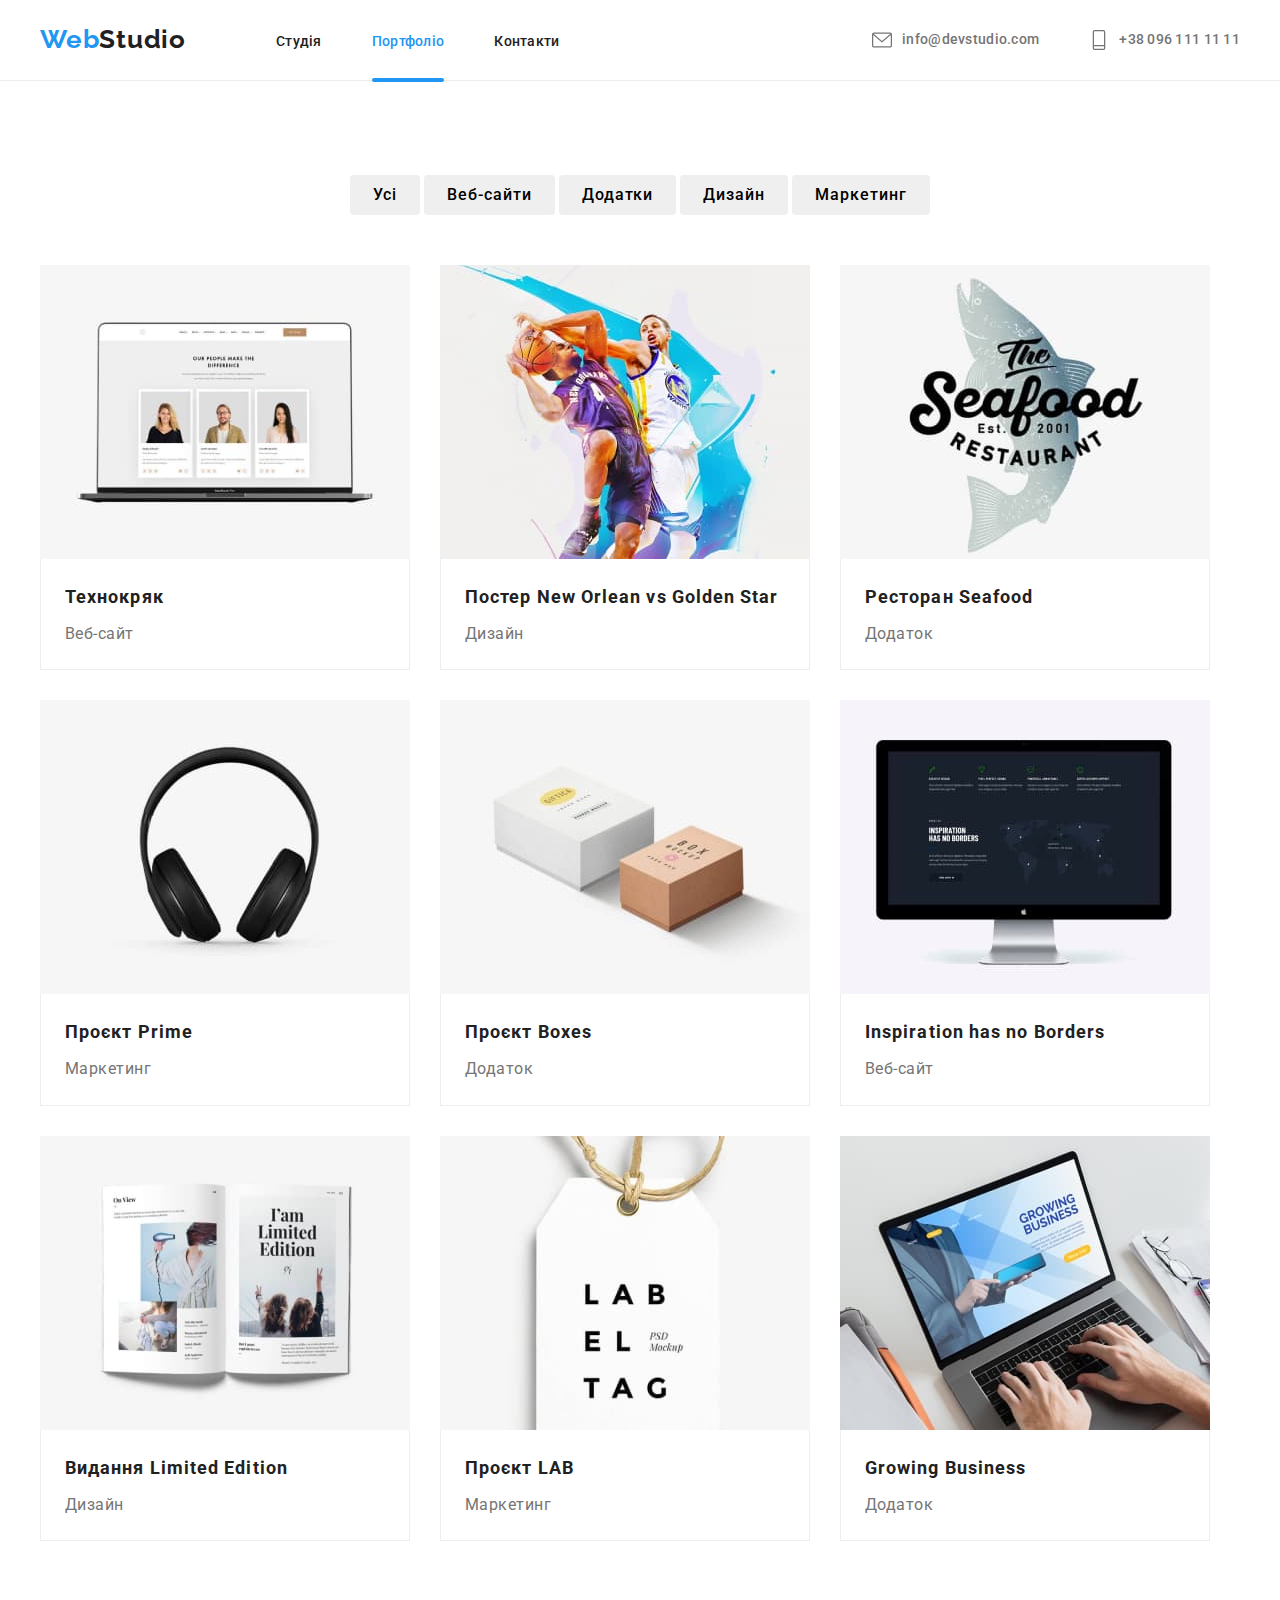
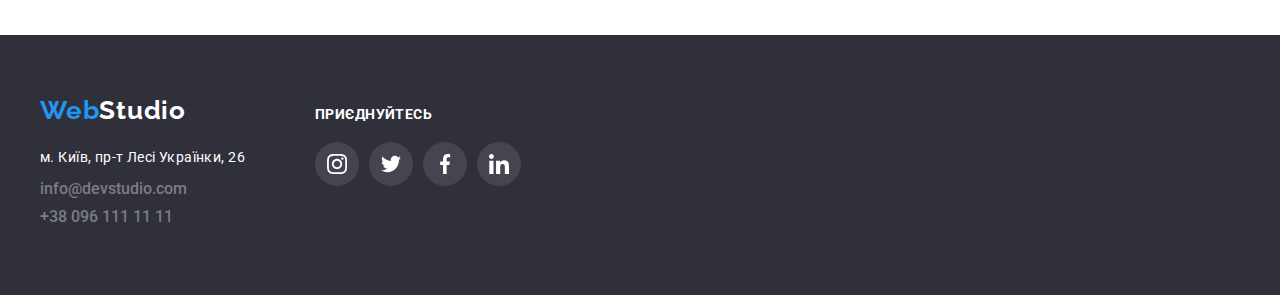
==== portfolio.html @ 66b2454b "added markup and stylization of forms" ====
<!DOCTYPE html>
<html lang="uk">
  <head>
    <meta charset="UTF-8" />
    <meta http-equiv="X-UA-Compatible" content="IE=edge" />
    <meta name="viewport" content="width=device-width, initial-scale=1.0" />
    <link
      rel="stylesheet"
      href="/*! modern-normalize v1.1.0 | MIT License | https://github.com/sindresorhus/modern-normalize */*,::after,::before{box-sizing:border-box}html{-moz-tab-size:4;tab-size:4}html{line-height:1.15;-webkit-text-size-adjust:100%}body{margin:0}body{font-family:system-ui,-apple-system,'Segoe UI',Roboto,Helvetica,Arial,sans-serif,'Apple Color Emoji','Segoe UI Emoji'}hr{height:0;color:inherit}abbr[title]{text-decoration:underline dotted}b,strong{font-weight:bolder}code,kbd,pre,samp{font-family:ui-monospace,SFMono-Regular,Consolas,'Liberation Mono',Menlo,monospace;font-size:1em}small{font-size:80%}sub,sup{font-size:75%;line-height:0;position:relative;vertical-align:baseline}sub{bottom:-.25em}sup{top:-.5em}table{text-indent:0;border-color:inherit}button,input,optgroup,select,textarea{font-family:inherit;font-size:100%;line-height:1.15;margin:0}button,select{text-transform:none}[type=button],[type=reset],[type=submit],button{-webkit-appearance:button}::-moz-focus-inner{border-style:none;padding:0}:-moz-focusring{outline:1px dotted ButtonText}:-moz-ui-invalid{box-shadow:none}legend{padding:0}progress{vertical-align:baseline}::-webkit-inner-spin-button,::-webkit-outer-spin-button{height:auto}[type=search]{-webkit-appearance:textfield;outline-offset:-2px}::-webkit-search-decoration{-webkit-appearance:none}::-webkit-file-upload-button{-webkit-appearance:button;font:inherit}summary{display:list-item}"
    />
    <link rel="stylesheet" href="./css/styles.css" />
    <link rel="preconnect" href="https://fonts.googleapis.com" />
    <link rel="preconnect" href="https://fonts.gstatic.com" crossorigin />
    <link
      href="https://fonts.googleapis.com/css2?family=Raleway:wght@700&family=Roboto:wght@400;500;700;900&display=swap"
      rel="stylesheet"
    />
    <title>WebStudio</title>
  </head>
  <body>
    <header class="header">
      <div class="container header-container">
        <a href="./index.html" class="header-logo link"
          ><span class="logo-web">Web</span
          ><span class="logo-studio">Studio</span></a
        >
        <nav class="header-nav">
          <ul class="header-list list">
            <li class="header-item">
              <a href="./index.html" class="header-link link">Студія</a>
            </li>
            <li class="header-item">
              <a href="" class="header-link link current">Портфоліо</a>
            </li>
            <li class="header-item">
              <a href="" class="header-link link">Контакти</a>
            </li>
          </ul>
        </nav>
        <div class="contacts-container">
          <ul class="contacts-wrap list">
            <li class="contacts-wrap-item">
              <a
                href="mailto:info@devstudio.com"
                target="_blank"
                class="header-mailto link"
                ><svg
                  viewBox="0 0 100 100"
                  width="20px"
                  class="icon shape-codepen"
                >
                  <use
                    xlink:href="./images/sprite.svg#icon-envelope"
                  ></use></svg
                >info@devstudio.com</a
              >
            </li>
            <li class="contacts-wrap-item">
              <a href="tel:+380961111111" class="header-contact link"
                ><svg
                  viewBox="0 0 100 100"
                  width="20px"
                  class="icon shape-codepen"
                >
                  <use xlink:href="./images/sprite.svg#icon-phone"></use></svg
                >+38 096 111 11 11</a
              >
            </li>
          </ul>
        </div>
      </div>
    </header>
    <main>
      <!-- Hero Section -->
      <section class="hero-liste">
        <div class="container hero-liste-wrap">
          <h1 class="visually-hidden">фільтр</h1>
          <button type="button" class="hero-btn-portfolio btn-portfolio">Усі</button>
          <button type="button" class="hero-btn-portfolio btn-portfolio">
            Веб-сайти
          </button>
          <button type="button" class="hero-btn-portfolio btn-portfolio">Додатки</button>
          <button type="button" class="hero-btn-portfolio btn-portfolio">Дизайн</button>
          <button type="button" class="hero-btn-portfolio btn-portfolio">
            Маркетинг
          </button>
        </div>
        <div class="container portfolio-liste-wrap">
          <h2 class="visually-hidden">Портфолио</h1>
          <ul class="services-list list">
            <li class="services-list-portfolio">
              <div class="services-wrap-details">
                <img src="./images/project-1.jpg" alt="project-1" width="370"/>
                <p class="services-details">Ресурс пропонує комплексні пропозиції з різним рівнем функціоналу та сервісів. Все це дозволить відвідувачу отримати вичерпні відомості про компанію чи приватну особу.</p>
              </div>
              <div class="border">
                <h2 class="services-list-title">Технокряк</h2>
                <p class="services-list-pre-title">Веб-сайт</p>
              </div>
            </li>
            <li class="services-list-portfolio">
              <div class="services-wrap-details">
                <img src="./images/project-2.jpg" alt="project-2" width="370"/>
                <p class="services-details">Ресурс пропонує комплексні пропозиції з різним рівнем функціоналу та сервісів. Все це дозволить відвідувачу отримати вичерпні відомості про компанію чи приватну особу.</p>
              </div>
              <div class="border">
                <h2 class="services-list-title">
                Постер New Orlean vs Golden Star
                </h2>
                <p class="services-list-pre-title">Дизайн</p>
              </div> 
            </li>
            <li class="services-list-portfolio">
              <div class="services-wrap-details">
                <img src="./images/project-3.jpg" alt="project-3" width="370"/>
                <p class="services-details">Ресурс пропонує комплексні пропозиції з різним рівнем функціоналу та сервісів. Все це дозволить відвідувачу отримати вичерпні відомості про компанію чи приватну особу.</p>
              </div>
              <div class="border">
                <h2 class="services-list-title">Ресторан Seafood</h2>
                <p class="services-list-pre-title">Додаток</p>
              </div>
            </li>
            <li class="services-list-portfolio">
              <div class="services-wrap-details">
                <img src="./images/project-4.jpg" alt="project-4" width="370"/>
                <p class="services-details">Ресурс пропонує комплексні пропозиції з різним рівнем функціоналу та сервісів. Все це дозволить відвідувачу отримати вичерпні відомості про компанію чи приватну особу.</p>
              </div>
              <div class="border">
                <h2 class="services-list-title">Проєкт Prime</h2>
                <p class="services-list-pre-title">Маркетинг</p>
              </div>
            </li>
            <li class="services-list-portfolio">
              <div class="services-wrap-details">
                <img src="./images/project-5.jpg" alt="project-5" width="370"/>
                <p class="services-details">Ресурс пропонує комплексні пропозиції з різним рівнем функціоналу та сервісів. Все це дозволить відвідувачу отримати вичерпні відомості про компанію чи приватну особу.</p>
              </div>
              <div class="border">
                <h2 class="services-list-title">Проєкт Boxes</h2>
                <p class="services-list-pre-title">Додаток</p>
              </div>
            </li>
            <li class="services-list-portfolio">
              <div class="services-wrap-details">
                <img src="./images/project-6.jpg" alt="project-6" width="370"/>
                <p class="services-details">Ресурс пропонує комплексні пропозиції з різним рівнем функціоналу та сервісів. Все це дозволить відвідувачу отримати вичерпні відомості про компанію чи приватну особу.</p>
              </div>
              
              <div class="border">
                <h2 class="services-list-title">Inspiration has no Borders</h2>
                <p class="services-list-pre-title">Веб-сайт</p>
              </div>
            </li>
            <li class="services-list-portfolio">
              <div class="services-wrap-details">
                <img src="./images/project-7.jpg" alt="project-7" width="370"/>
                <p class="services-details">Ресурс пропонує комплексні пропозиції з різним рівнем функціоналу та сервісів. Все це дозволить відвідувачу отримати вичерпні відомості про компанію чи приватну особу.</p>
              </div>
              <div class="border">
                <h2 class="services-list-title">Видання Limited Edition</h2>
                <p class="services-list-pre-title">Дизайн</p>
              </div>
            </li>
            <li class="services-list-portfolio">
              <div class="services-wrap-details">
                <img src="./images/project-8.jpg" alt="project-8" width="370"/>
                <p class="services-details">Ресурс пропонує комплексні пропозиції з різним рівнем функціоналу та сервісів. Все це дозволить відвідувачу отримати вичерпні відомості про компанію чи приватну особу.</p>
              </div>
              <div class="border">
                <h2 class="services-list-title">Проєкт LAB</h2>
                <p class="services-list-pre-title">Маркетинг</p>
              </div>
            </li>
            <li class="services-list-portfolio">
              <div class="services-wrap-details">
                <img src="./images/project-9.jpg" alt="project-9" width="370"/>
                <p class="services-details">Ресурс пропонує комплексні пропозиції з різним рівнем функціоналу та сервісів. Все це дозволить відвідувачу отримати вичерпні відомості про компанію чи приватну особу.</p>
              </div>
              <div class="border">
                <h2 class="services-list-title">Growing Business</h2>
                <p class="services-list-pre-title">Додаток</p>
              </div>
            </li>
          </ul>
        </div>
      </section>
    </main>
    <footer class="footer">
      <div class="footer-wrap container">
        <div class="footer-logo-wrapper">
          <a href="./index.html" class="footer-logo link"
            ><span class="logo-footer-web">Web</span
            ><span class="logo-footer-studio">Studio</span></a
          >
          <address class="footer-address">
            <div class="footer-address-wrap">
              <ul class="footer-list list">
                <li class="footer-item">
                  <a
                    href="https://goo.gl/maps/kLeQK4JiekqhUEm47"
                    target="_blank"
                    rel="noopener noreferrer"
                    class="footer-map item link"
                    >м. Київ, пр-т Лесі Українки, 26</a
                  >
                </li>
                <li class="footer-item">
                  <a
                    href="mailto:info@devstudio.com"
                    target="_blank"
                    class="footer-mailto item link"
                    >info@devstudio.com</a
                  >
                </li>
                <li class="footer-item">
                  <a href="tel:+380961111111" class="footer-contact item link"
                    >+38 096 111 11 11</a
                  >
                </li>
              </ul>
            </div>
          </address>
        </div>
        <div class="footer-social">
          <h3 class="footer-social-title">приєднуйтесь</h3>
          <ul class="footer-social-list list">
            <li class="footer-social-item">
              <a href="" class="footer-social-link">
                <svg
                  viewBox="0 0 100 100"
                  width="20px"
                  class="icon shape-codepen"
                >
                  <use xlink:href="./images/sprite.svg#icon-instagram"></use>
                </svg>
              </a>
            </li>
            <li class="footer-social-item">
              <a href="" class="footer-social-link">
                <svg
                  viewBox="0 0 100 100"
                  width="20px"
                  class="icon shape-codepen"
                >
                  <use xlink:href="./images/sprite.svg#icon-twitter"></use>
                </svg>
              </a>
            </li>
            <li class="footer-social-item">
              <a href="" class="footer-social-link">
                <svg
                  viewBox="0 0 100 100"
                  width="20px"
                  class="icon shape-codepen"
                >
                  <use xlink:href="./images/sprite.svg#icon-facebook"></use>
                </svg>
              </a>
            </li>
            <li class="footer-social-item">
              <a href="" class="footer-social-link">
                <svg
                  viewBox="0 0 100 100"
                  width="20px"
                  class="icon shape-codepen"
                >
                  <use xlink:href="./images/sprite.svg#icon-linkedin"></use>
                </svg>
              </a>
            </li>
          </ul>
        </div>
      </div>
    </footer>
  </body>
</html>
---- css/styles.css ----
:root {
  --primary-text-color: #212121;
  --secondayr-text-color: #ffffff;
  --tetriary-text-color: #f5f4fa;
  --accent-colo: #2196f3;
  --description-text: #757575;
  --background-color: #2f303a;
  --border-color: #eeeeee;
  --sprite-color: #afb1b8;
}

h1,
h2,
h3,
h4,
h5,
h6,
ul,
p {
  margin: 0;
}

ul {
  padding-left: 0;
}

body {
  font-family: "Roboto", sans-serif;
  font-weight: 500;
  color: var(--primary-text-color);
  margin: 0 auto;
}

img {
  transition: color 250ms cubic-bezier(0.4, 0, 0.2, 1);
  display: block;
  width: 100%;
  height: auto;
}

button {
  border: none;
}

.list {
  list-style: none;
}

.section {
  padding: 94px 0px;
}

/* Header */

.container {
  width: 1200px;
  margin: 0 auto;
}

.header {
  border-bottom: 1px solid #ececec;
}

.header-container {
  display: flex;
  align-items: center;
}

.header-logo {
  margin-right: 90px;
  display: block;
  padding: 24px 0px 25px 0;
}

.logo-web,
.logo-footer-web {
  font-family: "Raleway", sans-serif;
  font-weight: 700;
  font-size: 26px;
  line-height: 1.2;
  letter-spacing: 0.03em;
  text-decoration: none;
  color: #2196f3;
}

.logo-studio {
  font-family: "Raleway", sans-serif;
  font-weight: 700;
  font-size: 26px;
  line-height: 1.2;
  letter-spacing: 0.03em;
  text-decoration: none;
  color: var(--primary-text-color);
}

.logo-studio {
  padding-top: 24px;
}

.header-list {
  display: flex;
}

.header-item:not(:first-child) {
  margin-left: 50px;
}

.header-link {
  font-size: 14px;
  font-weight: 500;
  line-height: 1.1;
  letter-spacing: 0.02em;
  color: var(--primary-text-color);
  padding: 32px 0px;
  transition: color 250ms cubic-bezier(0.4, 0, 0.2, 1);
}

.header-link.current {
  position: relative;
  color: var(--accent-colo);
}

.header-link.current::after {
  position: absolute;
  content: "";
  display: block;
  width: 100%;
  bottom: -1px;
  height: 4px;
  border-radius: 2px;
  background-color: var(--accent-colo);
}

.link {
  text-decoration: none;
}

.link:hover,
.link:focus,
.link:active {
  color: var(--accent-colo);
}

.btn:hover,
.btn:focus,
.btn:active {
  background-color: var(--accent-colo);
  color: var(--secondayr-text-color);
}

.contacts-container {
  margin-left: auto;
}

.contacts-wrap {
  display: flex;
}

.contacts-wrap-item a {
  display: flex;
  align-items: center;
  gap: 10px;
}

.header-contact {
  margin-left: 50px;
}

.header-contact {
  font-size: 14px;
  font-weight: 500;
  line-height: 1.1;
  letter-spacing: 0.02em;
  text-decoration: none;
  color: var(--description-text);
  transition: color 250ms cubic-bezier(0.4, 0, 0.2, 1);
}

.header-contact:hover svg,
.header-contact:focus svg,
.header-contact:active svg {
  fill: var(--accent-colo);
}

.header-contact svg {
  fill: var(--description-text);
  transition: fill 250ms cubic-bezier(0.4, 0, 0.2, 1);
}

.header-mailto {
  font-size: 14px;
  font-weight: 500;
  line-height: 1.1;
  letter-spacing: 0.02em;
  text-decoration: none;
  color: var(--description-text);
  transition: color 250ms cubic-bezier(0.4, 0, 0.2, 1);
}

.header-mailto:hover svg,
.header-mailto:focus svg,
.header-mailto:active svg {
  fill: var(--accent-colo);
}

.header-mailto svg {
  fill: var(--description-text);
  transition: fill 250ms cubic-bezier(0.4, 0, 0.2, 1);
}

/* Hero Section */

.hero {
  background-image: linear-gradient(
      rgba(47, 48, 58, 0.4),
      rgba(47, 48, 58, 0.4)
    ),
    url(../images/bg.png), linear-gradient(#c4c4c4, #c4c4c4);
  background-repeat: no-repeat;
  background-position: top;
  background-size: cover;
  max-width: 1600px;
  margin: 0 auto;
}

.hero {
  padding: 200px 0px;
}

.hero-wrapper {
  display: flex;
  justify-content: center;
  align-items: center;
  flex-direction: column;
}

.hero-liste-wrap {
  text-align: center;
  padding-top: 94px;
}

.hero-title {
  font-weight: 900;
  font-size: 44px;
  line-height: 1.3;
  letter-spacing: 0.06em;
  text-transform: uppercase;
  color: var(--secondayr-text-color);
  text-align: center;
  max-width: 696px;
  margin: 30px 0px;
}

.hero-btn {
  font-weight: 700;
  font-size: 16px;
  line-height: 1.8;
  letter-spacing: 0.06em;
  text-decoration: none;
  font-family: inherit;
  cursor: pointer;
  padding: 10px 32px 10px 32px;
  border: 1px solid transparent;
  box-shadow: 0px 4px 4px rgba(0, 0, 0, 0.15);
  border-radius: 4px;
  color: rgba(255, 255, 255, 1);
  background-color: rgba(33, 150, 243, 1);
  box-shadow: 0px 4px 4px rgba(0, 0, 0, 0.15);
  border-radius: 4px;
}

.hero-btn-portfolio {
  font-weight: 500;
  font-size: 16px;
  line-height: 1.6;
  letter-spacing: 0.06em;
  text-decoration: none;
  font-family: inherit;
  cursor: pointer;
  padding: 6px 22px;
  border: 1px solid transparent;
  border-radius: 4px;
  transition-property: color, background-color, box-shadow;
  transition-duration: 250ms;
  transition-timing-function: cubic-bezier(0.4, 0, 0.2, 1);
}

.btn-portfolio:hover,
.btn-portfolio:focus,
.btn-portfolio:active {
  background-color: var(--accent-colo);
  color: var(--secondayr-text-color);
  box-shadow: 0px 3px 1px rgba(0, 0, 0, 0.1), 0px 1px 2px rgba(0, 0, 0, 0.08),
    0px 2px 2px rgba(0, 0, 0, 0.12);
  border-radius: 4px;
}

.border {
  border-left: 1px solid var(--border-color);
  border-right: 1px solid var(--border-color);
  border-bottom: 1px solid var(--border-color);
  transition: border 250ms cubic-bezier(0.4, 0, 0.2, 1);
}

.services-list-title {
  font-weight: 700;
  font-size: 18px;
  line-height: 2;
  letter-spacing: 0.06em;
  text-decoration: none;
  padding: 20px 24px 4px 24px;
}

.services-list-pre-title {
  font-weight: 400;
  font-size: 16px;
  line-height: 1.9;
  letter-spacing: 0.03em;
  text-decoration: none;
  color: var(--description-text);
  padding: 0px 24px 20px 24px;
}

.services-list {
  display: flex;
  flex-wrap: wrap;
  padding: 50px 0px 94px 0px;
}

.portfolio-liste-wrap li:nth-child(3n + 2),
.portfolio-liste-wrap li:nth-child(3n + 3) {
  margin-left: 30px;
}

.portfolio-liste-wrap li:not(:nth-child(n + 7)) {
  margin-bottom: 30px;
}

.services-list-portfolio:hover,
.services-list-portfolio:focus,
.services-list-portfolio:active {
  box-shadow: 0px 1px 1px rgba(0, 0, 0, 0.12), 0px 4px 4px rgba(0, 0, 0, 0.06),
    1px 4px 6px rgba(0, 0, 0, 0.16);
  transition: box-shadow 250ms cubic-bezier(0.4, 0, 0.2, 1);
}

.services-wrap-details {
  position: relative;
  overflow: hidden;
}

.services-details {
  position: absolute;
  top: 0;
  left: 0;
  height: 100%;
  padding: 63px 24px;
  transform: translateY(100%);
  transition: transform 250ms cubic-bezier(0.4, 0, 0.2, 1);
  background: rgba(33, 150, 243, 0.9);
  font-weight: 400;
  font-size: 18px;
  line-height: 1.5;
  letter-spacing: 0.03em;
  color: var(--secondayr-text-color);
}

.specification-wrap-details {
  position: relative;
}

.specification-details {
  font-weight: 700;
  font-size: 14px;
  line-height: 1.1;
  letter-spacing: 0.03em;
  text-transform: uppercase;
  color: var(--secondayr-text-color);
  position: absolute;
  bottom: 0;
  background: rgba(47, 48, 58, 0.8);
  width: 100%;
  height: 70px;
  display: flex;
  justify-content: center;
  align-items: center;
}

.services-list-portfolio:hover .services-details {
  transform: translateY(0);
}

/* Hide heading */

.visually-hidden {
  position: absolute;
  white-space: nowrap;
  width: 1px;
  height: 1px;
  overflow: hidden;
  border: 0;
  padding: 0;
  clip: rect(0 0 0 0);
  clip-path: inset(50%);
  margin: -1px;
}

/* Features Section */

.features-icon {
  padding: 25px 100px;
  background: #f5f4fa;
  border-radius: 4px;
}

.features-list {
  display: flex;
  flex-wrap: wrap;
}

.features-title {
  width: calc((100% - 90px) / 4);
}

.features-title:not(:first-child) {
  margin-left: 30px;
}

.features-title-list {
  font-weight: 700;
  font-size: 14px;
  line-height: 1.1;
  letter-spacing: 0.03em;
  text-transform: uppercase;
  padding-bottom: 10px;
  margin-top: 30px;
}

.features-pre-title {
  font-weight: 400;
  font-size: 14px;
  line-height: 1.7;
  letter-spacing: 0.03em;
  text-decoration: none;
  color: var(--description-text);
}

/* Specification Section */

.specification {
  padding-bottom: 94px;
}

.clients-title,
.specification-title,
.team-title {
  font-weight: 700;
  font-size: 36px;
  line-height: 1.2;
  letter-spacing: 0.03em;
  text-decoration: none;
  margin-bottom: 50px;
  text-align: center;
}

.specification-list {
  display: flex;
}

.specification-item {
  width: calc((100%-60px) / 3);
}

.specification-item:not(:first-child) {
  margin-left: 30px;
}

/* Team Section */

.team {
  background-color: #f5f4fa;
}

.team-title-list {
  display: flex;
}

.team-list {
  box-shadow: 0px 1px 3px rgba(0, 0, 0, 0.12), 0px 1px 1px rgba(0, 0, 0, 0.14),
    0px 2px 1px rgba(0, 0, 0, 0.2);
  border-radius: 0px 0px 4px 4px;
  background-color: rgba(255, 255, 255, 1);
}

.team-list:not(:first-child) {
  margin-left: 30px;
}

.team-employee {
  font-weight: 500;
  font-size: 16px;
  line-height: 1.2;
  letter-spacing: 0.03em;
  text-decoration: none;
  text-transform: capitalize;
  text-align: center;
  padding: 30px 0px 10px 0px;
}

.team-employee-item {
  font-weight: 400;
  font-size: 16px;
  line-height: 1.2;
  letter-spacing: 0.03em;
  text-decoration: none;
  text-align: center;
  color: var(--description-text);
  padding-bottom: 16px;
}

.team-list-social {
  display: flex;
  justify-content: center;
  margin-bottom: 32px;
}

.social-item:not(:first-child) {
  margin-left: 10px;
}

.social-link {
  width: 44px;
  height: 44px;
  background: #ffffff;
  border-radius: 50%;
  display: flex;
  align-items: center;
  justify-content: center;
  transition: background-color 250ms cubic-bezier(0.4, 0, 0.2, 1);
}

.social-link:hover,
.social-link:focus {
  background-color: var(--accent-colo);
}

.social-link svg {
  fill: var(--sprite-color);
}

.social-link:hover svg,
.social-link:focus svg,
.social-link:active svg {
  fill: var(--secondayr-text-color);
  transition: fill 250ms cubic-bezier(0.4, 0, 0.2, 1);
}

/* Clients Section */

.clients-list {
  display: flex;
  justify-content: space-between;
}

.clients-link svg {
  fill: currentColor;
  color: var(--sprite-color);
  padding: 0px 32px;
  border: 1px solid var(--sprite-color);
  border-radius: 4px;
  transition: color 250ms cubic-bezier(0.4, 0, 0.2, 1);
}

.clients-link svg:hover,
.clients-link svg:focus,
.clients-link svg:active {
  color: var(--accent-colo);
  border-color: var(--accent-colo);
}

/* Footer */

.footer-wrap {
  display: flex;
  align-items: baseline;
}

.footer {
  background-color: var(--background-color);
}

.footer {
  padding: 60px 0px;
}

.footer-logo-wrapper {
  display: flex;
  flex-direction: column;
}

.logo-footer-studio {
  font-family: "Raleway", sans-serif;
  font-weight: 700;
  font-size: 26px;
  line-height: 1.2;
  letter-spacing: 0.03em;
  text-decoration: none;
  color: var(--secondayr-text-color);
}

.footer-address {
  font-style: normal;
}

.footer-map {
  font-weight: 400;
  font-size: 14px;
  line-height: 1.7;
  letter-spacing: 0.03em;
  text-decoration: none;
  color: var(--secondayr-text-color);
  transition: color 250ms cubic-bezier(0.4, 0, 0.2, 1);
}

.footer-mailto,
.footer-contact {
  color: #ffffff60;
  transition: color 250ms cubic-bezier(0.4, 0, 0.2, 1);
}

.footer-social {
  display: flex;
  flex-direction: column;
  margin-left: 70px;
}

.footer-social-title {
  font-weight: 700;
  font-size: 14px;
  line-height: 1.1;
  letter-spacing: 0.03em;
  text-transform: uppercase;
  color: var(--secondayr-text-color);
}

.footer-social-list {
  display: flex;
}

.footer-social-link {
  width: 44px;
  height: 44px;
  background: rgba(255, 255, 255, 0.1);
  border-radius: 50%;
  display: flex;
  align-items: center;
  justify-content: center;
  transition: background-color 250ms cubic-bezier(0.4, 0, 0.2, 1);
}

.footer-social-link:hover,
.footer-social-link:focus {
  background: var(--accent-colo);
}

.footer-social-link svg {
  fill: var(--secondayr-text-color);
}

.footer-social-item:not(:first-child) {
  margin-left: 10px;
}

.footer-social-item {
  padding-top: 20px;
}

.footer-list {
  padding-top: 20px;
}

.footer-item {
  padding-bottom: 9px;
}

.footer-subscription {
  margin-left: 93px;
}

.footer-subscription-title {
  font-weight: 700;
  font-size: 14px;
  line-height: 1.1;
  letter-spacing: 0.03em;
  text-transform: uppercase;
  color: #ffffff;
  margin-bottom: 20px;
}

.subscription-input {
  width: 358px;
  height: 50px;
  border: none;
  border: 1px solid rgba(255, 255, 255, 0.3);
  filter: drop-shadow(0px 4px 4px rgba(0, 0, 0, 0.15));
  border-radius: 4px;
  color: rgba(255, 255, 255, 0.6);
  background-color: #2f303a;
  padding: 0 0 0 15px;
  outline: none;
}

.subscription-input::placeholder {
  font-weight: 400;
  font-size: 16px;
  line-height: 1.3;
  letter-spacing: 0.03em;
  color: rgba(255, 255, 255, 0.6);
}

.subscription-wrap {
  display: flex;
}

.btn-footer {
  position: relative;
  display: flex;
  align-items: center;
  text-align: center;
  margin-left: 12px;
  width: 200px;
  font-weight: 700;
  font-size: 16px;
  line-height: 1.9;
  letter-spacing: 0.06em;
  color: #ffffff;
  background: #2196f3;
  box-shadow: 0px 4px 4px rgba(0, 0, 0, 0.15);
  border-radius: 4px;
  height: 50px;
  padding: 0 28px;
}

.btn-footer svg {
  position: absolute;
  top: 50%;
  left: 83.31%;
  transform: translate(-50%, -50%);
}

/* modal */

.backdrop {
  position: fixed;
  top: 0;
  left: 0;
  width: 100%;
  height: 100vh;
  background: rgba(0, 0, 0, 0.1);
}

.modal {
  position: absolute;
  padding: 40px 40px 0px 40px;
  left: 50%;
  top: 50%;
  transform: translate(-50%, -50%);
  background: #ffffff;
  box-shadow: 0px 1px 3px rgba(0, 0, 0, 0.12), 0px 1px 1px rgba(0, 0, 0, 0.14),
    0px 2px 1px rgba(0, 0, 0, 0.2);
  border-radius: 4px;
  animation-name: rotation;
  animation-duration: 1000ms;
}

.modal-title {
  width: 448px;
  text-align: center;
  margin-bottom: 10px;
  font-weight: 700;
  font-size: 20px;
  line-height: 1.6;
  letter-spacing: 0.03em;
  color: #212121;
}

@keyframes rotation {
  0% {
    transform: translate(-50%, -50%) rotate(180deg);
    opacity: 0;
  }
  100% {
    transform: translate(-50%, -50%) rotate(360deg);
  }
}

.is-hidden {
  opacity: 0;
  visibility: hidden;
  pointer-events: none;
}

.close-button {
  display: flex;
  align-items: center;
  position: absolute;
  top: 8px;
  right: 8px;
  background: #ffffff;
  border: 1px solid rgba(0, 0, 0, 0.1);
  width: 30px;
  height: 30px;
  border-radius: 50%;
  cursor: pointer;
}

.close-button svg {
  fill: rgba(0, 0, 0, 1);
  transition: fill 250ms cubic-bezier(0.4, 0, 0.2, 1);
}

.close-button svg:hover {
  fill: var(--accent-colo);
}

/* Form */
.form-element {
  display: flex;
  flex-direction: column;
}

.form-element label {
  margin-bottom: 5px;
  font-weight: 400;
  font-size: 12px;
  line-height: 1.2;
  letter-spacing: 0.01em;
  color: #757575;
}

.form-element svg {
  position: absolute;
  top: 50%;
  left: 12px;
  transform: translateY(-50%);
  transition: fill 250ms cubic-bezier(0.4, 0, 0.2, 1);
}

.input-wrap {
  display: flex;
  position: relative;
  margin-bottom: 10px;
}

.form-element input {
  height: 40px;
  border: none;
  width: 100%;
  border: 1px solid rgba(33, 33, 33, 0.2);
  border-radius: 4px;
  padding-left: 42px;
  cursor: pointer;
  outline: none;
  transition: border 250ms cubic-bezier(0.4, 0, 0.2, 1);
}

.input-wrap input:focus {
  border: 1px solid var(--accent-colo);
}

.input-wrap input:focus + svg {
  fill: var(--accent-colo);
}

.form-element textarea {
  font-weight: 400;
  font-size: 12px;
  line-height: 1.2;
  letter-spacing: 0.01em;
  resize: none;
  border: 1px solid rgba(33, 33, 33, 0.2);
  border-radius: 4px;
  padding-left: 16px;
  cursor: pointer;
  outline: none;
  color: rgba(117, 117, 117, 0.5);
  transition: border 250ms cubic-bezier(0.4, 0, 0.2, 1);
}

.form-element textarea:focus {
  border: 1px solid var(--accent-colo);
}

.form-element-btn {
  display: flex;
  justify-content: center;
  padding-bottom: 40px;
}

.btn-modal {
  text-align: center;
  padding: 10px 50px;
  font-size: 16px;
  line-height: 1.9;
  letter-spacing: 0.06em;
  color: #ffffff;
  background: #2196f3;
  box-shadow: 0px 4px 4px rgba(0, 0, 0, 0.15);
  border-radius: 4px;
  cursor: pointer;
}

.checkbox {
  position: relative;
  border: 2px solid #212121;
  width: 16px;
  height: 15px;
  border-radius: 3px;
  margin-right: 7px;
}

.checkbox svg {
  position: absolute;
  left: 83.31%;
  right: 15.19%;
  top: 50%;
  transform: translate(-50%, -50%);
}

.accept {
  display: flex;
  justify-content: center;
  padding-top: 20px;
  padding-bottom: 30px;
}

.accept label {
  display: flex;
  align-items: center;
  font-weight: 400;
  font-size: 14px;
  line-height: 1.7px;
  letter-spacing: 0.03em;
  color: #757575;
}

.accept input + .checkbox {
  transition-property: background-color, border;
  transition-duration: 250ms;
  transition-timing-function: cubic-bezier(0.4, 0, 0.2, 1);
}

.accept input:checked + .checkbox {
  background-color: #2196f3;
  border: 2px solid #2196f3;
}

.checkbox-link {
  color: #2196f3;
  padding-left: 5px;
}
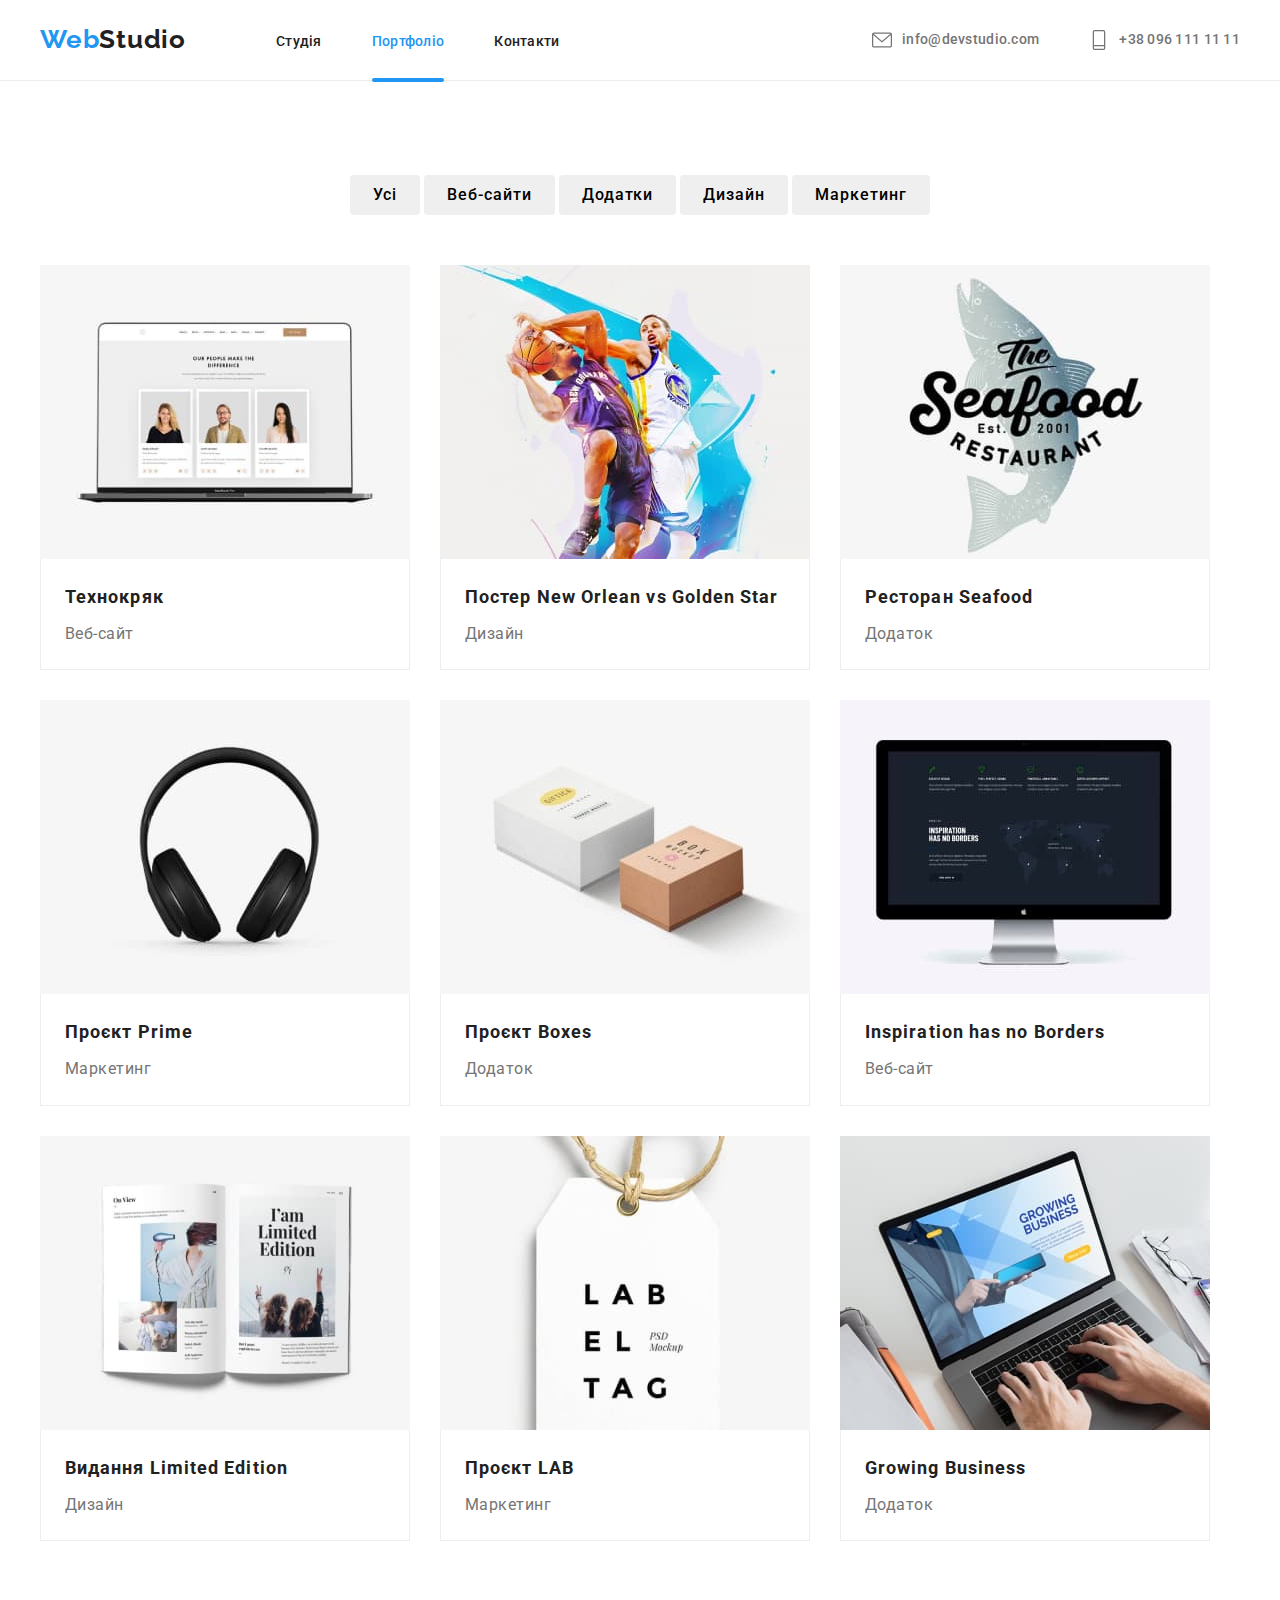
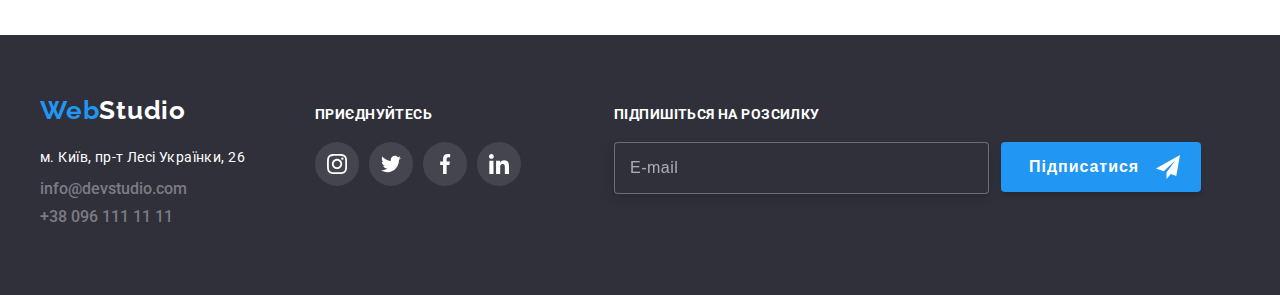
==== commit 7861086a: "added subscription to portfolio" ====
--- a/portfolio.html
+++ b/portfolio.html
@@ -270,6 +270,32 @@
             </li>
           </ul>
         </div>
+        <div class="footer-subscription">
+          <form action="" class="footer-form">
+            <h3 class="footer-subscription-title">підпишіться на розсилку</h3>
+            <div class="subscription-wrap">
+              <label for="email"
+                ><input
+                  type="email"
+                  name="email"
+                  placeholder="E-mail"
+                  class="subscription-input"
+                  required
+              /></label>
+              <button type="submit" class="btn-footer">
+                Підписатися<svg
+                  viewBox="0 0 100 100"
+                  width="24px"
+                  class="icon shape-codepen"
+                >
+                  <use
+                    xlink:href="./images/sprite.svg#icon-send-airplane"
+                  ></use>
+                </svg>
+              </button>
+            </div>
+          </form>
+        </div>
       </div>
     </footer>
   </body>
--- a/css/styles.css
+++ b/css/styles.css
@@ -921,8 +921,7 @@
 
 .checkbox svg {
   position: absolute;
-  left: 83.31%;
-  right: 15.19%;
+  left: 50%;
   top: 50%;
   transform: translate(-50%, -50%);
 }
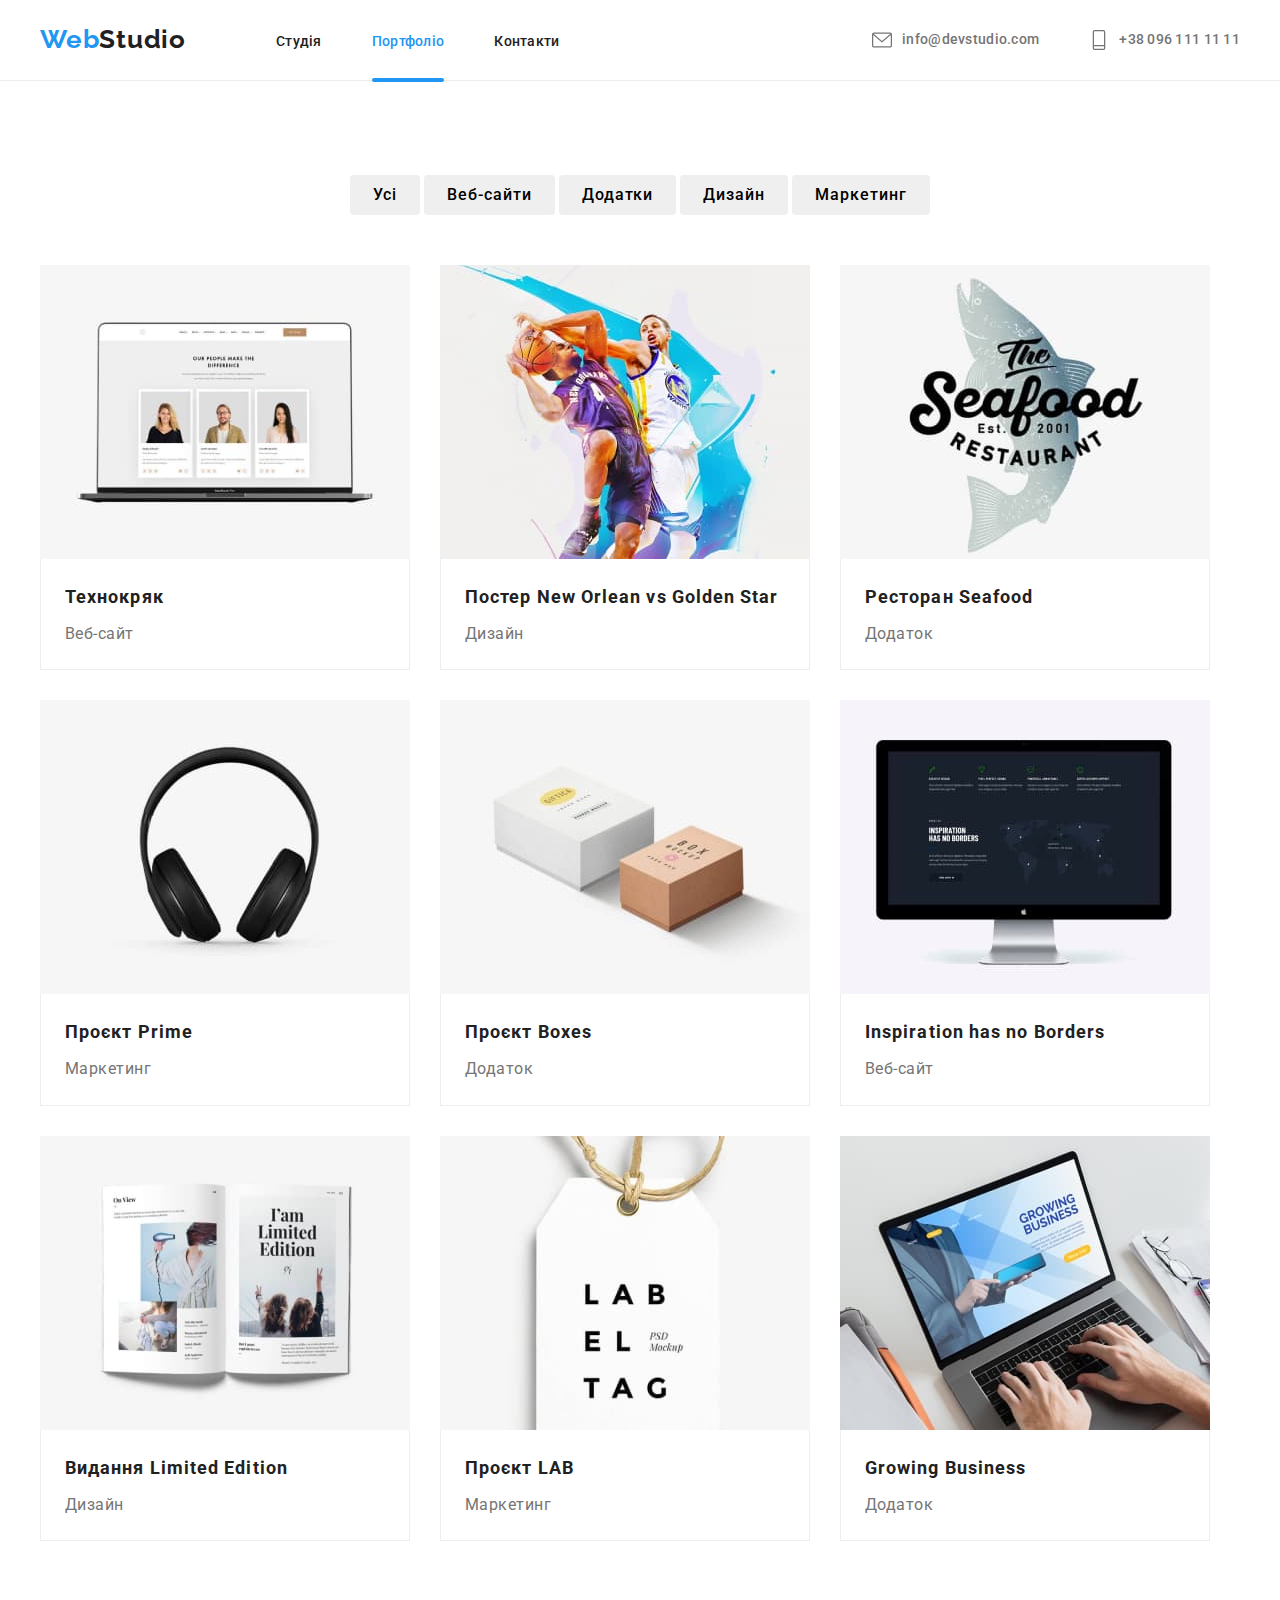
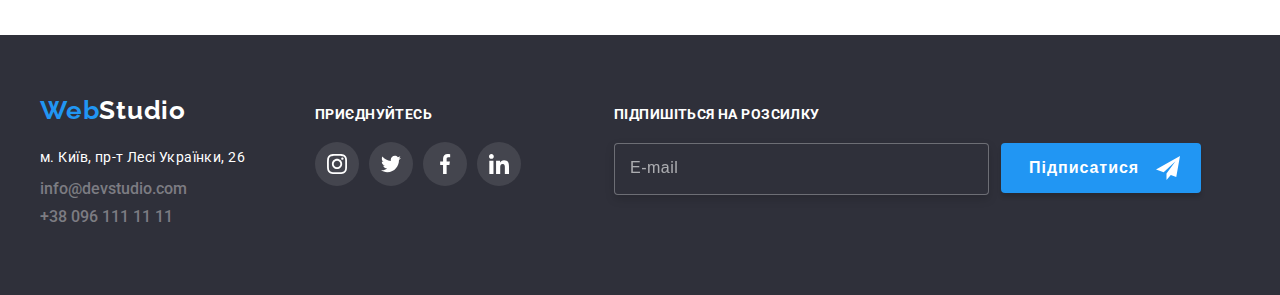
==== commit aca0e6ae: "fixed markup and stylization of forms" ====
--- a/portfolio.html
+++ b/portfolio.html
@@ -272,16 +272,15 @@
         </div>
         <div class="footer-subscription">
           <form action="" class="footer-form">
-            <h3 class="footer-subscription-title">підпишіться на розсилку</h3>
+            <label for="footer-email">підпишіться на розсилку</label>
             <div class="subscription-wrap">
-              <label for="email"
-                ><input
-                  type="email"
-                  name="email"
-                  placeholder="E-mail"
-                  class="subscription-input"
-                  required
-              /></label>
+              <input
+                type="footer-email"
+                name="footer-email"
+                id="footer-email"
+                placeholder="E-mail"
+                required
+              />
               <button type="submit" class="btn-footer">
                 Підписатися<svg
                   viewBox="0 0 100 100"
--- a/css/styles.css
+++ b/css/styles.css
@@ -687,17 +687,20 @@
   margin-left: 93px;
 }
 
-.footer-subscription-title {
+.footer-subscription label {
   font-weight: 700;
   font-size: 14px;
   line-height: 1.1;
   letter-spacing: 0.03em;
   text-transform: uppercase;
   color: #ffffff;
-  margin-bottom: 20px;
-}
-
-.subscription-input {
+}
+
+.subscription-wrap {
+  padding-top: 20px;
+}
+
+.subscription-wrap input {
   width: 358px;
   height: 50px;
   border: none;
@@ -708,9 +711,10 @@
   background-color: #2f303a;
   padding: 0 0 0 15px;
   outline: none;
-}
-
-.subscription-input::placeholder {
+  transition: border 250ms cubic-bezier(0.4, 0, 0.2, 1);
+}
+
+.subscription-wrap input::placeholder {
   font-weight: 400;
   font-size: 16px;
   line-height: 1.3;
@@ -720,6 +724,10 @@
 
 .subscription-wrap {
   display: flex;
+}
+
+.subscription-wrap input:focus {
+  border: 1px solid var(--accent-colo);
 }
 
 .btn-footer {
@@ -880,11 +888,15 @@
   resize: none;
   border: 1px solid rgba(33, 33, 33, 0.2);
   border-radius: 4px;
-  padding-left: 16px;
+  padding: 12px 16px;
   cursor: pointer;
   outline: none;
   color: rgba(117, 117, 117, 0.5);
   transition: border 250ms cubic-bezier(0.4, 0, 0.2, 1);
+}
+
+.form-element textarea::placeholder {
+  color: rgba(117, 117, 117, 0.5);
 }
 
 .form-element textarea:focus {
@@ -926,6 +938,10 @@
   transform: translate(-50%, -50%);
 }
 
+.checkbox svg {
+  display: none;
+}
+
 .accept {
   display: flex;
   justify-content: center;
@@ -943,15 +959,19 @@
   color: #757575;
 }
 
-.accept input + .checkbox {
+.accept input + label .checkbox {
   transition-property: background-color, border;
   transition-duration: 250ms;
   transition-timing-function: cubic-bezier(0.4, 0, 0.2, 1);
 }
 
-.accept input:checked + .checkbox {
+.accept input:checked + label .checkbox {
   background-color: #2196f3;
   border: 2px solid #2196f3;
+}
+
+.accept input:checked + label .checkbox svg {
+  display: block;
 }
 
 .checkbox-link {
